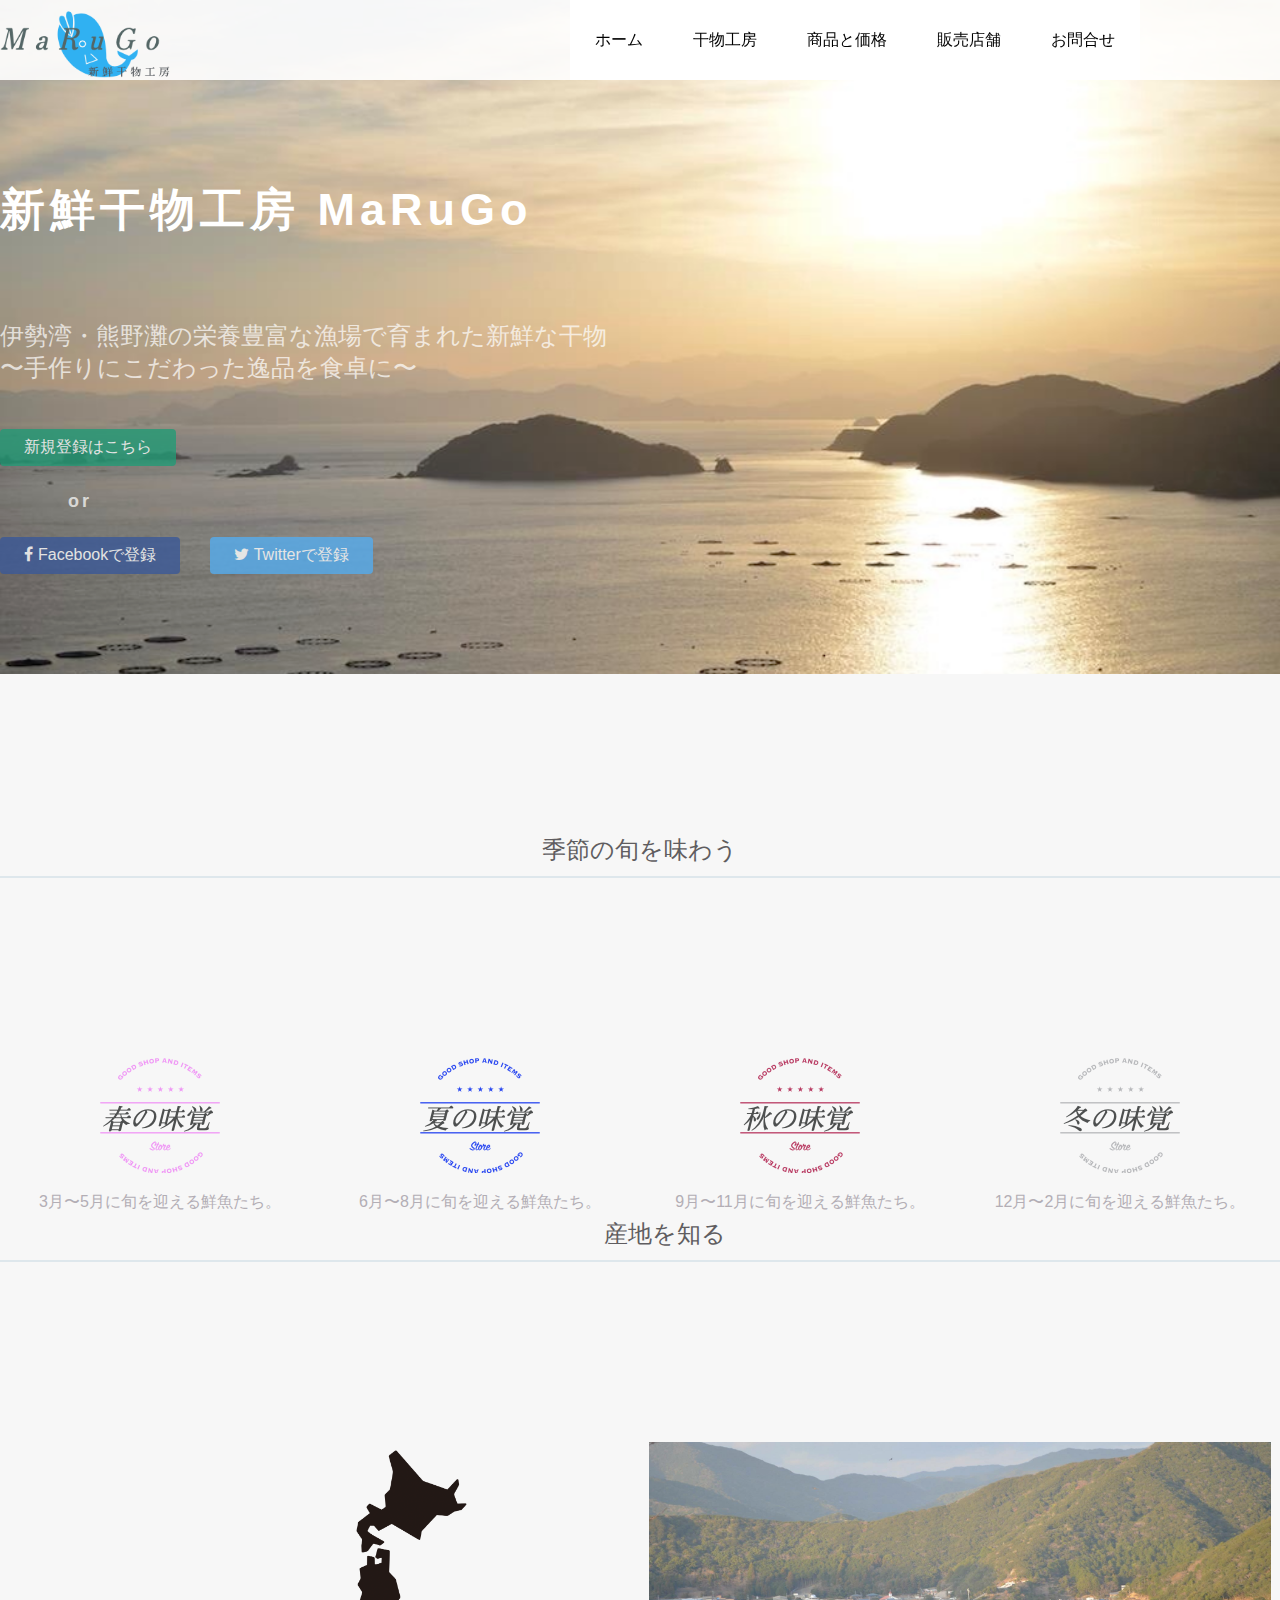
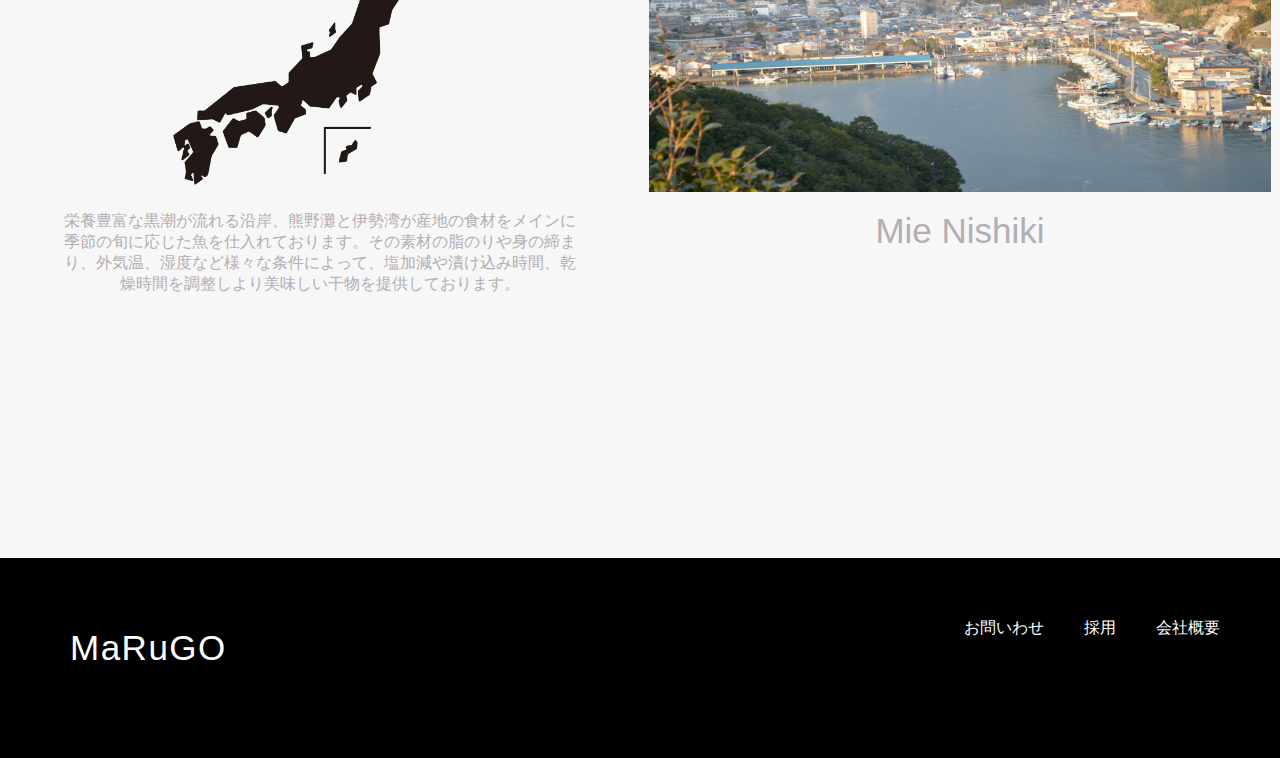
==== index.html @ f3f7833e "Update index.html" ====
<!DOCTYPE html>
<html>
  <head>
    <meta charset="utf-8">
    <title>新鮮干物工房　MaRuGo</title>
    <link rel="stylesheet" href="stylesheet.css">
    <link rel="stylesheet" href="//maxcdn.bootstrapcdn.com/font-awesome/4.3.0/css/font-awesome.min.css">
  </head>
  <body>
    
    <header>
      <div class="container">
        <div class="header-logo">
          <img class="logo" src="logo-5.png">
        </div>
        <div class="header-list">
          <ul>
            <li href="#" class="home">ホーム</li>
          </ul>
        </div>
        <div class="header-list">
          <ul>
            <li href="#" class="company">干物工房</li>
          </ul>
        </div>
        <div class="header-list">
          <ul>
            <li href="#" class="product">商品と価格</li>
          </ul>
        </div>
        <div class="header-list">
          <ul>
            <li href="#" class="news">販売店舗</li>
          </ul>
        </div>
        <div class="header-list">
          <ul>
            <li href="#" class="form">お問合せ</li>
          </ul>
        </div>
      </div>
    </header>
    
    <div class="top-wrapper">
      <div class="container">
        <h1>新鮮干物工房 MaRuGo</h1>
        <p>伊勢湾・熊野灘の栄養豊富な漁場で育まれた新鮮な干物</p>
        <p>〜手作りにこだわった逸品を食卓に〜</p>
        <a hlef="#" class="btn signup">新規登録はこちら</a>
        <h2>or</h2>
        <a hlef="#" class="btn facebook"><span class="fa fa-facebook"></span>Facebookで登録</a>
        <a hlef="#" class="btn twitter"><span class="fa fa-twitter"></span>Twitterで登録</a>
      </div>
    </div>
    
    <div class="season-wrapper">
      <div class="cotainer">
        <div class="heading">
          <h2>季節の旬を味わう</h2>
        </div>
        <div class="seasons">
          <div class="season">
            <div class="season-icon">
              <img src="sublogo-1.png">
            </div>
            <p class="text-contents">3月〜5月に旬を迎える鮮魚たち。</p>
          </div>
          <div class="season">
            <div class="season-icon">
              <img src="sublogo2.png">
            </div>
            <p class="text-contents">6月〜8月に旬を迎える鮮魚たち。</p>
          </div>
          <div class="season">
            <div class="season-icon">
              <img src="sublogo-3.png">
            </div>
            <p class="text-contents">9月〜11月に旬を迎える鮮魚たち。</p>
          </div>
          <div class="season">
            <div class="season-icon">
              <img src="sublogo-4.png">
            </div>
            <p class="text-contents">12月〜2月に旬を迎える鮮魚たち。</p>
          </div>
        </div>
        <div class="fishes">
          <div class="fish">
            <div class="fish-pic">
              <img src="">
          
          </div>
        </div>
      </div>
    </div>
    
    <div class="season-wrapper">
      <div class="cotainer">
        <div class="heading">
          <h2>産地を知る</h2>
        </div>
        <div class="areas">
          <div class="area">
            <div class="area-icon">
              <img src="japanmap.png">
            </div>
            <a class="text-contents">栄養豊富な黒潮が流れる沿岸、熊野灘と伊勢湾が産地の食材をメインに季節の旬に応じた魚を仕入れております。その素材の脂のりや身の締まり、外気温、湿度など様々な条件によって、塩加減や漬け込み時間、乾燥時間を調整しより美味しい干物を提供しております。</a>
          </div>
          <div class="area">
            <div class="area-icon">
              <img src="secondimage.png">
            </div>
            <p class="text-contents">Mie Nishiki</p>
          </div>
        </div>
      </div>
    </div>
    
    <div class="footer">
      <div class="footer-logo">MaRuGO</div>
      <div class="footer-list">
        <ul>
          <li href="#" class="company">会社概要</li>
        </ul>
      </div>
      <div class="footer-list">
        <ul>
          <li href="#" class="recruit">採用</li>
        </ul>
      </div>
      <div class="footer-list">
        <ul>
          <li href="#" class="contact">お問いわせ</li>
        </ul>
      </div>
    </div>
  </body>
</html>
---- stylesheet.css ----
html, body,
ul, ol, li,
h1, h2, h3, h4, h5, h6, p, div {
  margin: 0;
  padding: 0;
}

body {
  font-family: 'Hiragino Kaku Gothic ProN W3', sans-serif;
}

li {
  list-style: none;
}

a {
  text-decoration: none;
}

.top-wrapper {
  padding: 180px 0 100px 0;
  background-image: url(topimage.png);
  background-size: cover;
  color: #fff;
  text-align: left;
}

.container {
  width: 1300px;
  margin: 0 auto;
}

.top-wrapper h1 {
  padding-bottom: 80px;
  font-size: 45px;
  letter-spacing: 5px;
}

.top-wrapper h2 {
  padding-left: 68px;
  opacity: 0.7;
  font-size: 18px;
  letter-spacing: 3px;
}

.top-wrapper p {
  opacity: 0.7;
  font-size: 24px;
}

.signup {
  background-color: #239b76;
  margin-top: 45px;
  margin-bottom: 25px;
}

.facebook {
  background-color: #3b5998;
  margin: 25px 25px 0 0;
}

.twitter {
  background-color: #55acee;
  margin: 25px 0 0 0;
}

.btn {
  padding: 8px 24px;
  color: white;
  display: inline-block;
  opacity: 0.8;
  border-radius: 4px;
}

.btn:hover {
  opacity: 1;
}

.fa {
  margin-right: 5px;
}

header {
  height: 80px;
  width: 100%;
  background-color: rgba(255, 255, 255, 0.9);
  position: fixed;
  top: 0;
  z-index: 10;
}

.logo {
  width: 170px;
  margin-top; 40px;
  float: left;
  padding-right: 400px;
}

.header-logo {
  float: left;
}

.header-list {
  float: left;
  background-color: rgba(255, 255, 255, 0.9);
  transition: all 0.5s;
  height: 80px;
}

.header-list:hover {
  background-color: rgba(34,49,52,0.1);
  color: #808080;
}

.header-list li {
  line-height: 80px;
  padding: 0 25px;
  color: #000;
  display: block;
}

.season-wrapper {
  height: 900px;
  background-color: #f7f7f7;
  text-align: center;
  padding-bottom:200px;
}

.heading {
  color: #5f5d60;
  padding-top: 350px;
  padding-bottom: 50px;
}

.heading h2 {
  font-weight: normal;
  border-bottom: 2px solid #dee7ec;
  padding-top: 100px;
  padding-bottom: 10px;
}

.season {
  float: left;
  width: 25%;
}

.season-icon {
  position: relative;
}

.text-contents {
  width: 80%;
  display: inline-block;
  padding-top: 15px;
  font-size: 16px;
  color: #b3aeb5;
}

.fish-pic {
  float: left;
  position: relative;
  width: 50px;
}

.area-wrapper {
  height: 1500px;
  background-color: #f7f7f7;
  text-align: center;
  padding-top: 180px;
  padding-bottom: 300px;
}

.heading {
  color: #5f5d60;
  padding-top: 60px;
  padding-bottom: 180px;
}

.heading h2 {
  font-weight: normal;
  border-bottom: 2px solid #dee7ec;
  padding-bottom: 10px;
}

.area {
  float: left;
  width: 50%;
  padding-bottom: 100px;
}

.area-icon {
  position: relative;
}

.area-icon img {
  height: 350px;
}

.area p {
  font-size: 35px;
}

.footer {
  background-color: black;
  height: 120px;
  padding: 40px;
  color: white;
}

.footer-logo {
  float: left;
  font-size: 35px;
  padding: 30px;
  letter-spacing: 1.5px;
}

.footer-list {
  float: right;
  transition: all 0.5s;
}

.footer-list:hover {
  background-color: rgba(34,49,52,0.1);
  color: #808080;
}

.footer-list li {
  padding: 20px;
}
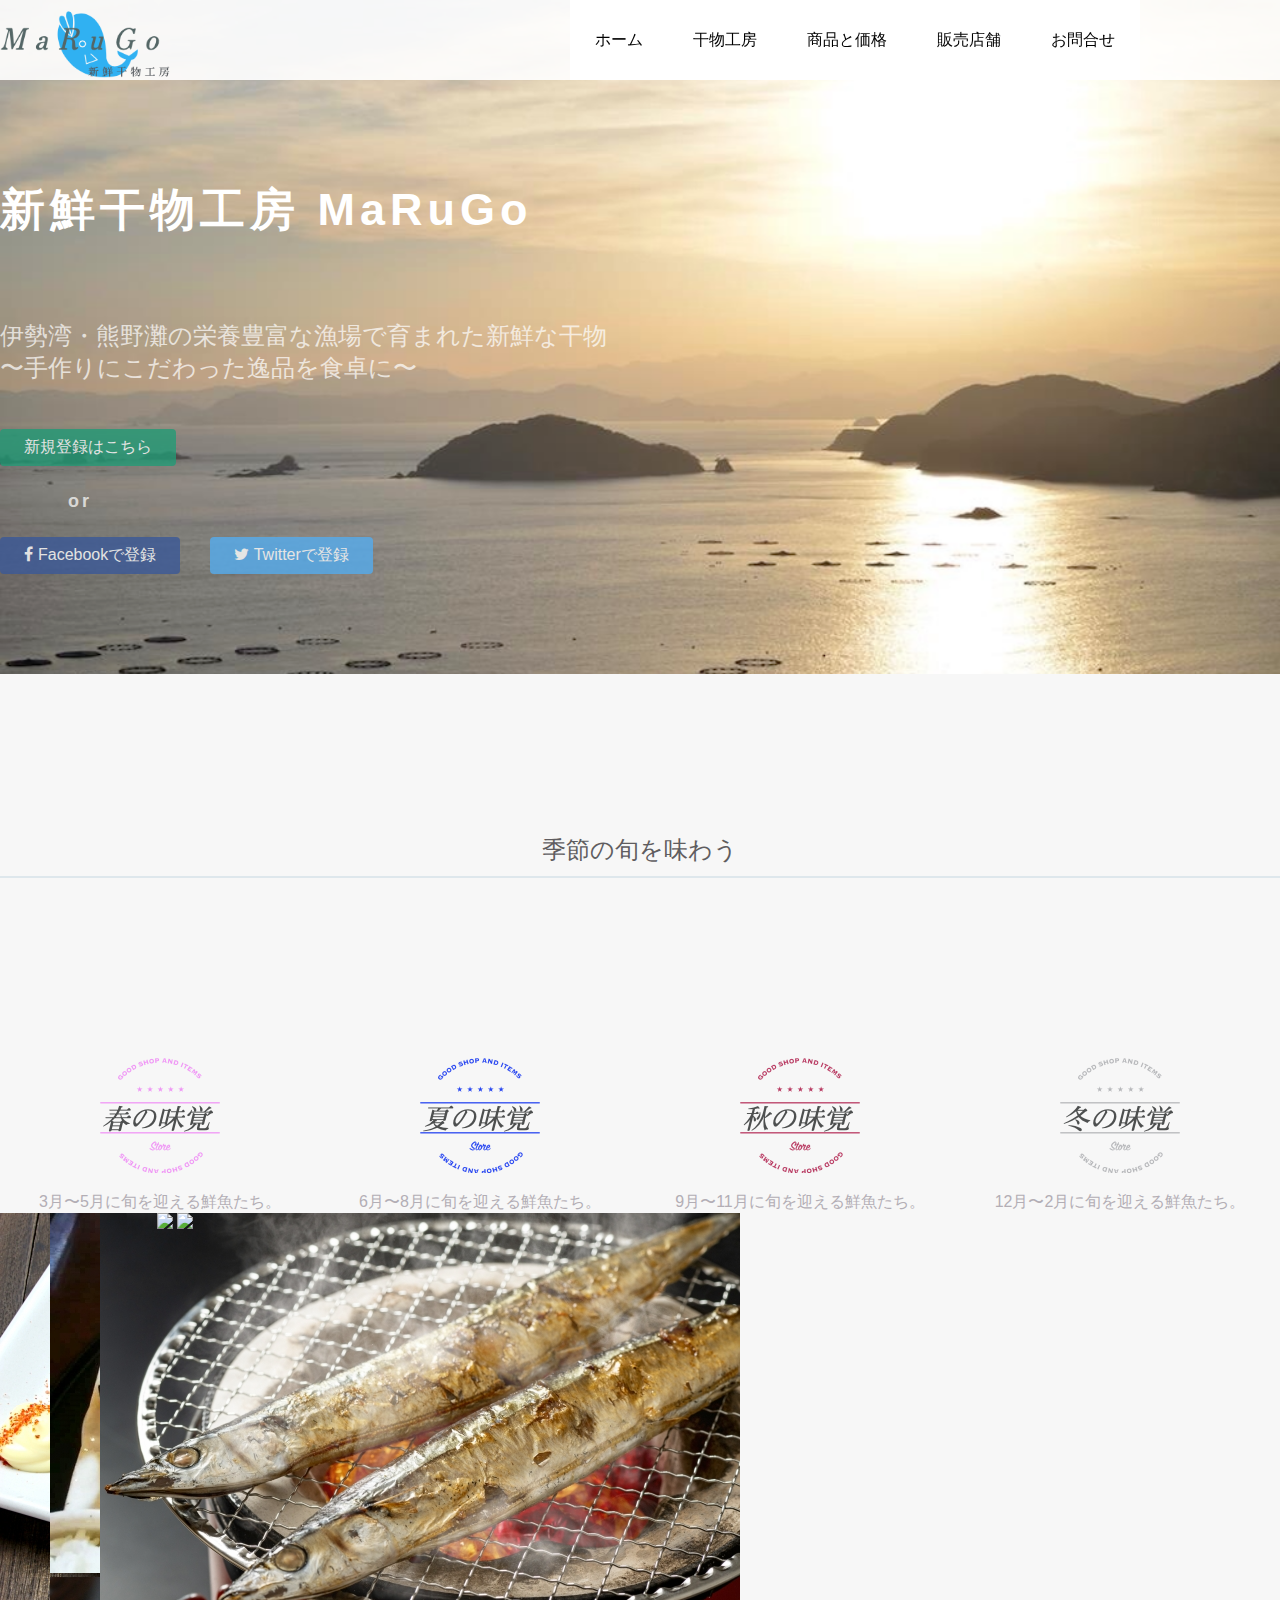
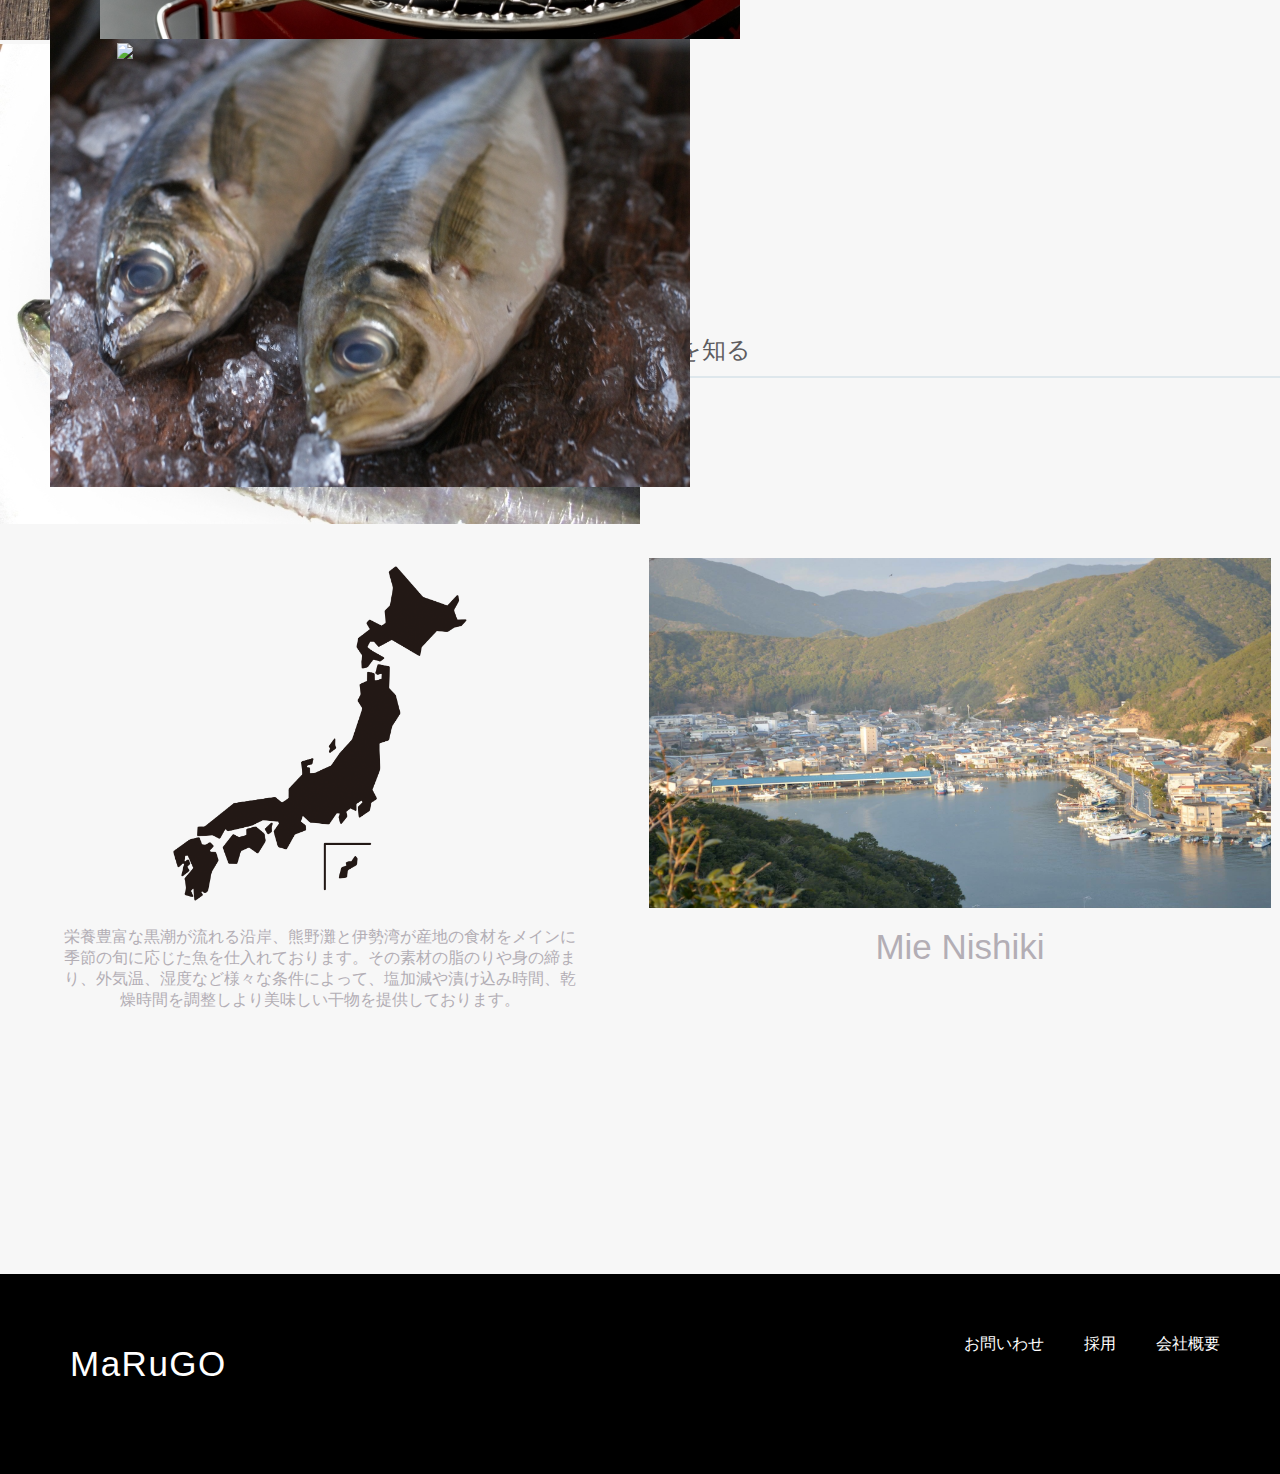
==== commit ebf2f499: "Update index.html" ====
--- a/index.html
+++ b/index.html
@@ -87,8 +87,27 @@
         <div class="fishes">
           <div class="fish">
             <div class="fish-pic">
-              <img src="">
-          
+              <img src="ika1.png">
+              <img src="urume2.png">
+            </div>
+          </div>
+          <div class="fish">
+            <div class="fish-pic">
+              <img src="aji.png">
+              <img src="aji3.png">
+            </div>
+          </div>
+          <div class="fish">
+            <div class="fish-pic">
+              <img src="sanma3.png">
+              <img src="sanma1.png">
+            </div>
+          </div>
+          <div class="fish">
+            <div class="fish-pic">
+              <img src="buri1.png">
+              <img src="buri4.png">
+            </div>
           </div>
         </div>
       </div>
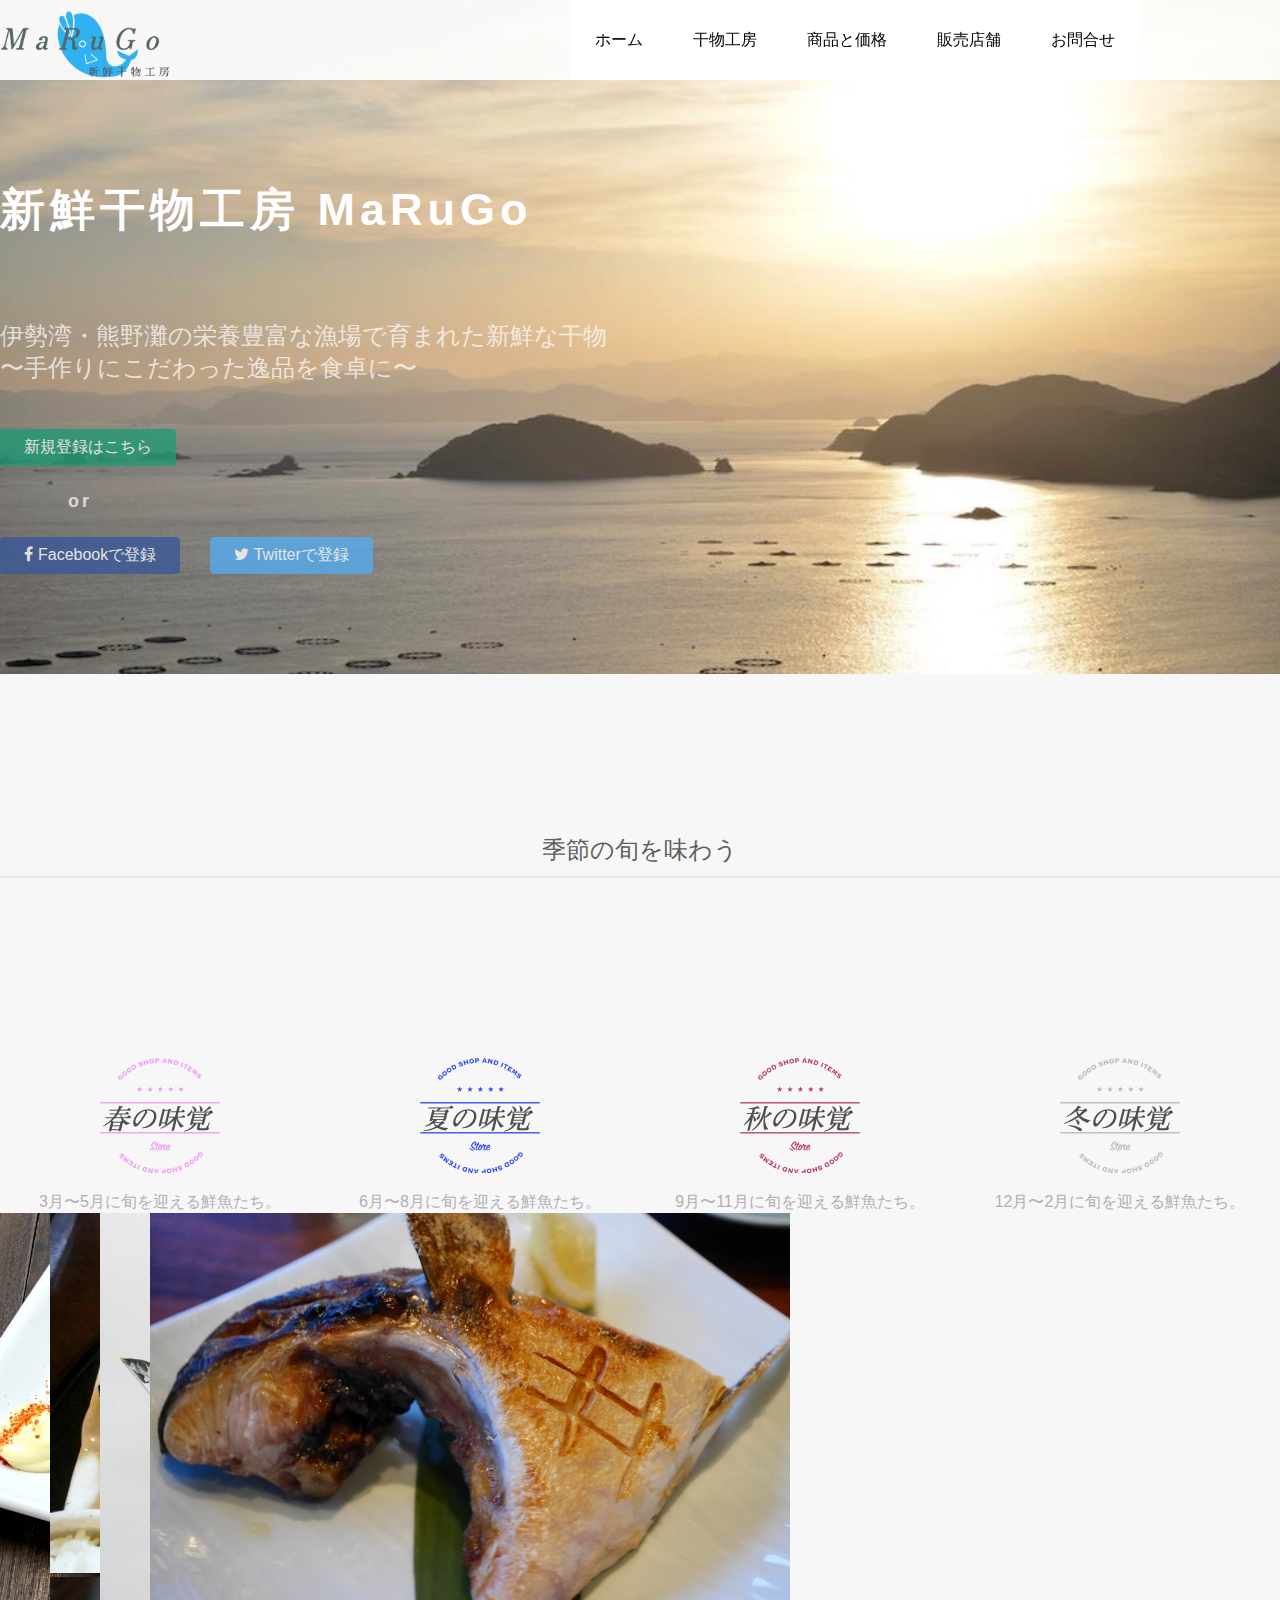
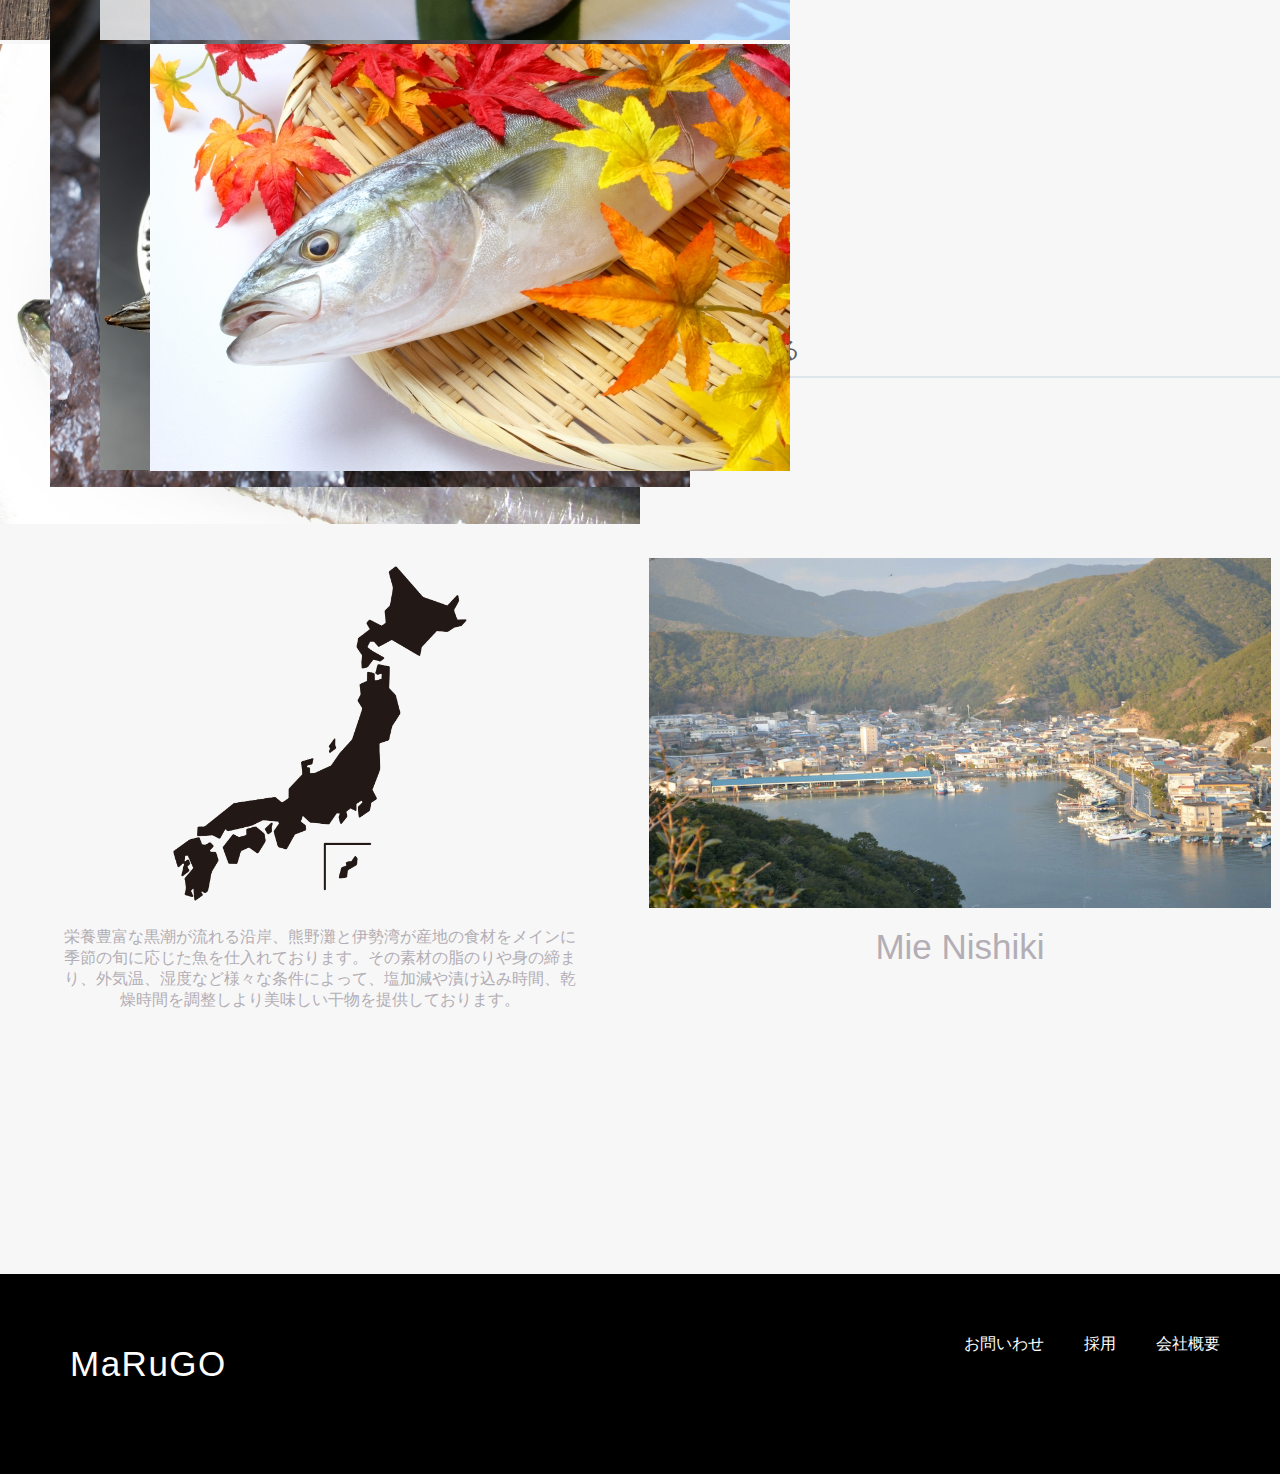
==== commit 924fb2dc: "Update index.html" ====
--- a/index.html
+++ b/index.html
@@ -99,14 +99,14 @@
           </div>
           <div class="fish">
             <div class="fish-pic">
+              <img src="sanma2.png">
               <img src="sanma3.png">
-              <img src="sanma1.png">
             </div>
           </div>
           <div class="fish">
             <div class="fish-pic">
-              <img src="buri1.png">
-              <img src="buri4.png">
+              <img src="buri.png">
+              <img src="buri2.png">
             </div>
           </div>
         </div>
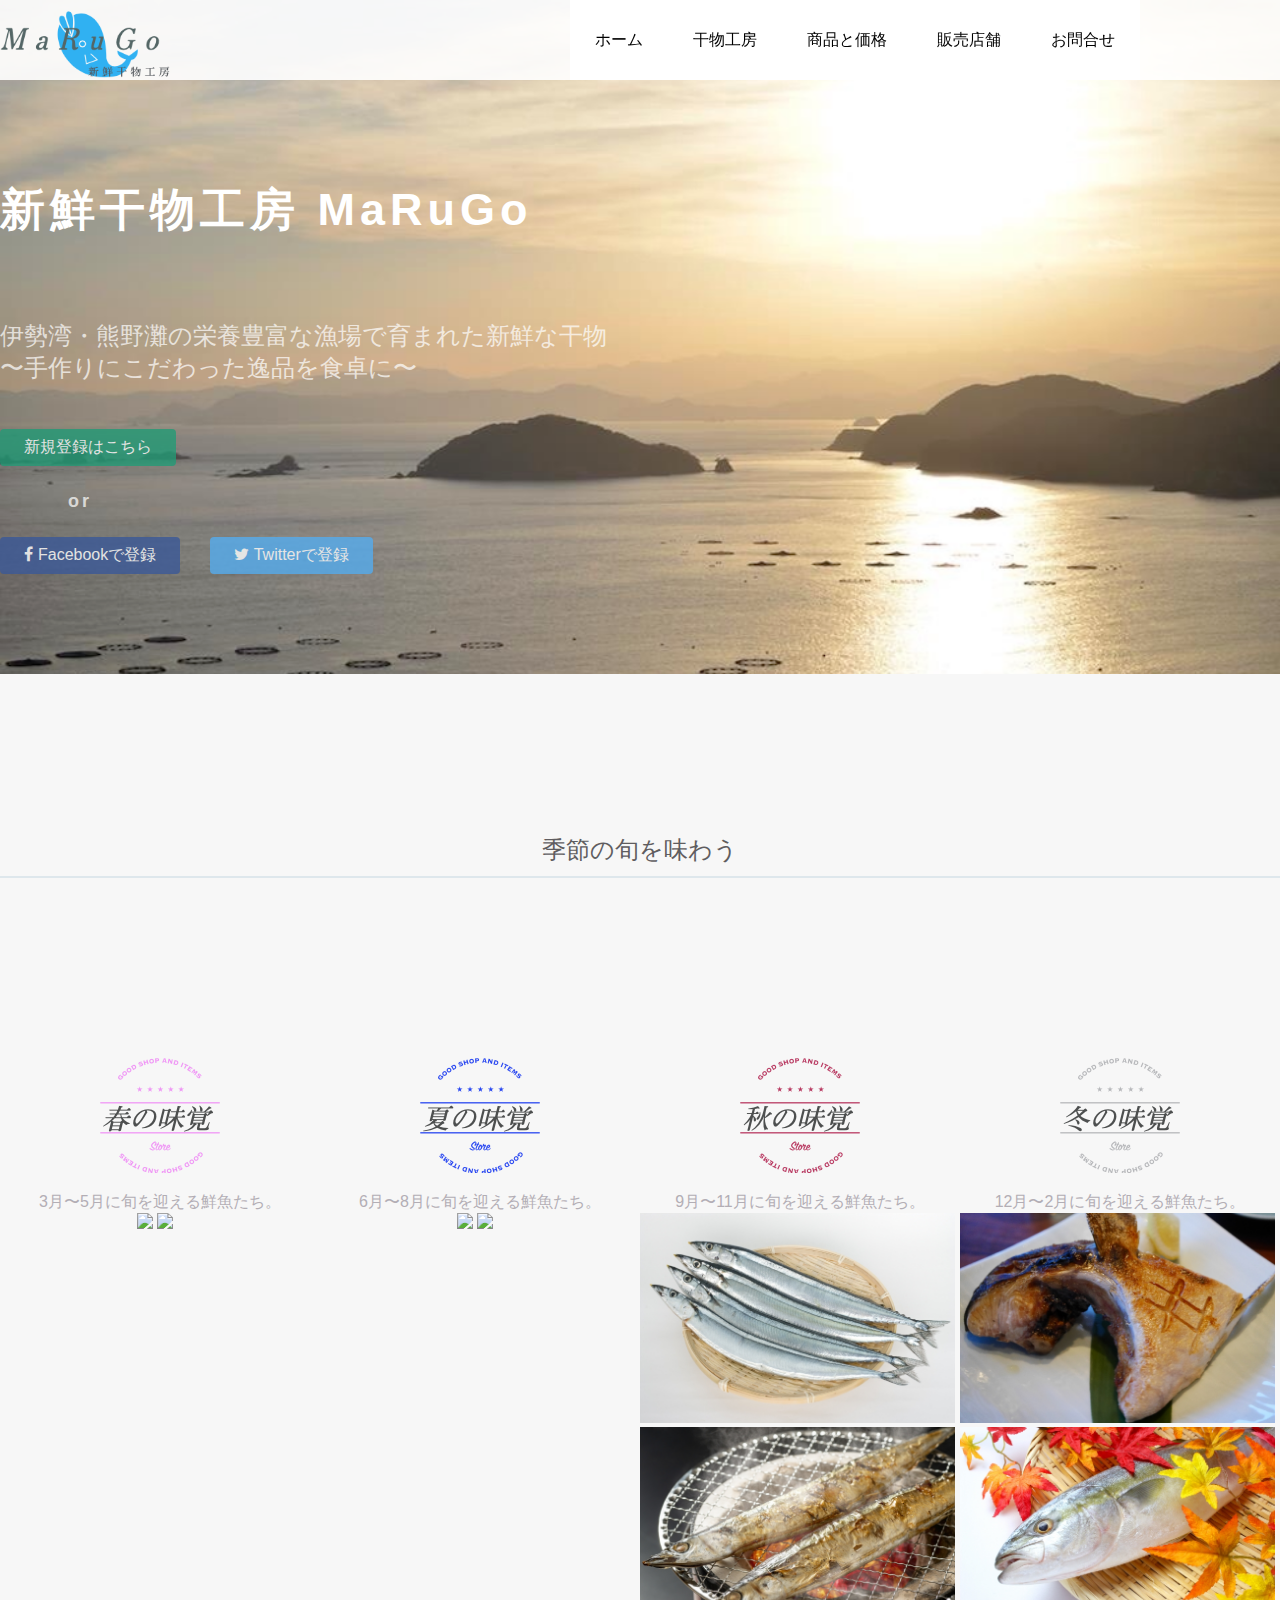
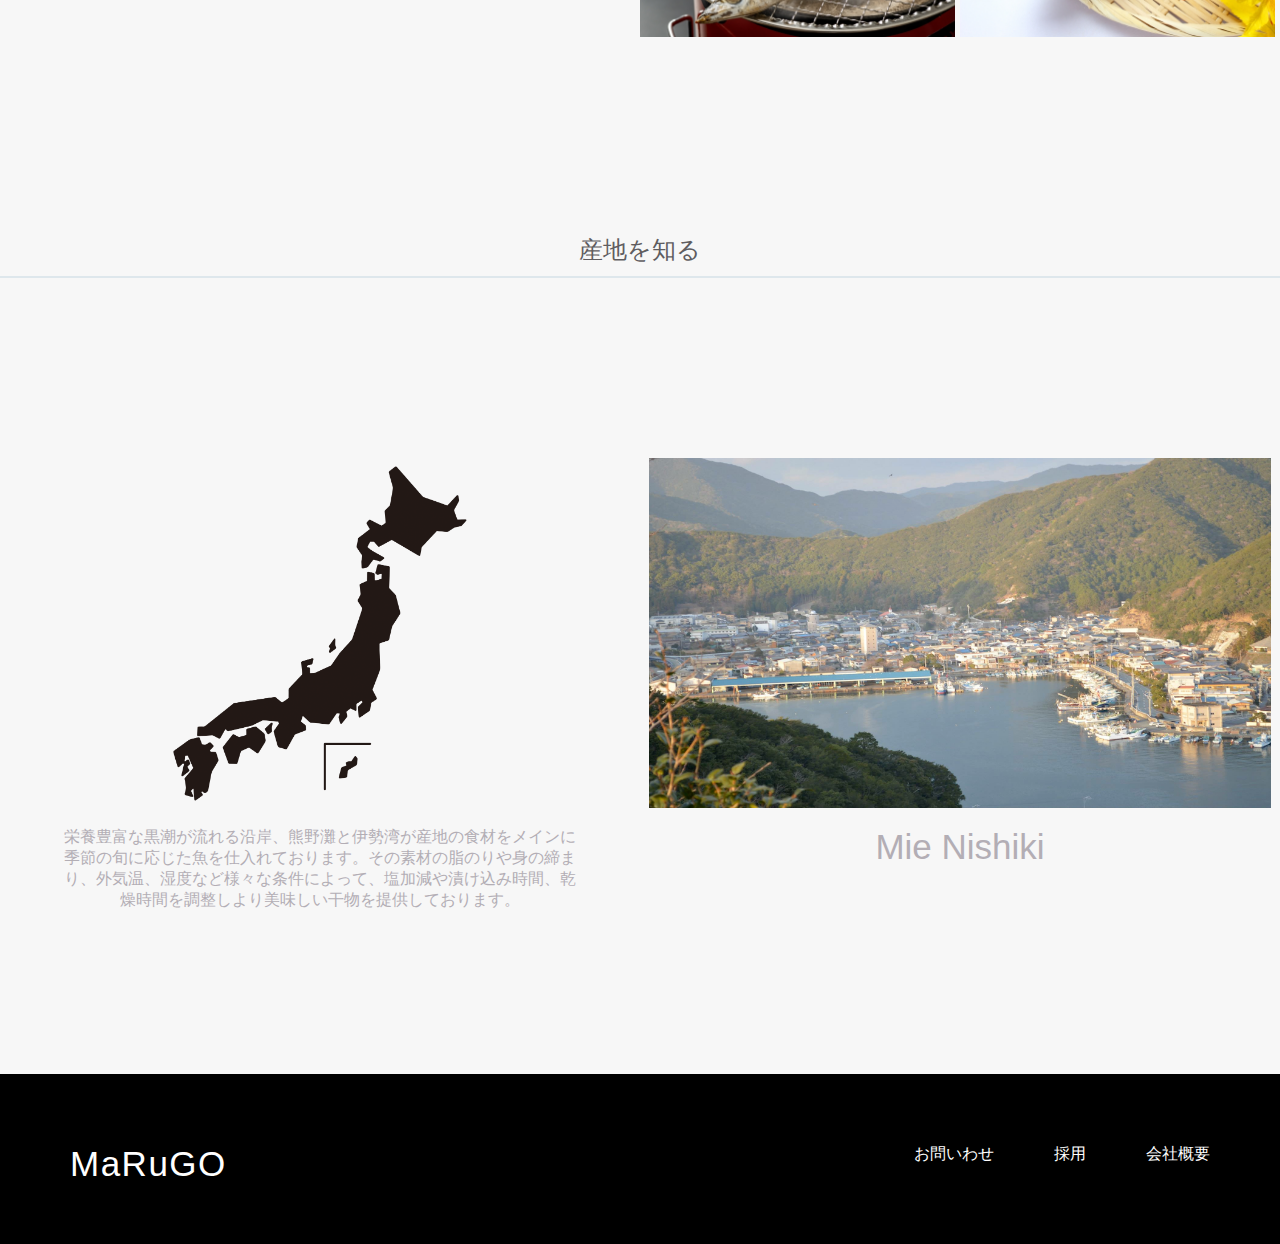
==== commit 879e38e7: "Update index.html" ====
--- a/index.html
+++ b/index.html
@@ -87,14 +87,14 @@
         <div class="fishes">
           <div class="fish">
             <div class="fish-pic">
-              <img src="ika1.png">
-              <img src="urume2.png">
+              <img src="ika2.png">
+              <img src="tai.png">
             </div>
           </div>
           <div class="fish">
             <div class="fish-pic">
-              <img src="aji.png">
-              <img src="aji3.png">
+              <img src="kamasu.png">
+              <img src="aji2.png">
             </div>
           </div>
           <div class="fish">
--- a/stylesheet.css
+++ b/stylesheet.css
@@ -120,10 +120,10 @@
 }
 
 .season-wrapper {
-  height: 900px;
+  height: 800px;
   background-color: #f7f7f7;
   text-align: center;
-  padding-bottom:200px;
+  padding-bottom: 200px;
 }
 
 .heading {
@@ -156,10 +156,21 @@
   color: #b3aeb5;
 }
 
+.fish {
+  float: left;
+  width: 25%;
+}
+
 .fish-pic {
-  float: left;
+  display: inline-block;
   position: relative;
-  width: 50px;
+  height: 210px;
+  margin-right: 10px;
+  margin-bottom: 10px;
+}
+
+.fish-pic img {
+  height: 100%;
 }
 
 .area-wrapper {
@@ -202,7 +213,7 @@
 
 .footer {
   background-color: black;
-  height: 120px;
+  height: 90px;
   padding: 40px;
   color: white;
 }
@@ -225,5 +236,5 @@
 }
 
 .footer-list li {
-  padding: 20px;
-}
+  padding: 30px;
+}
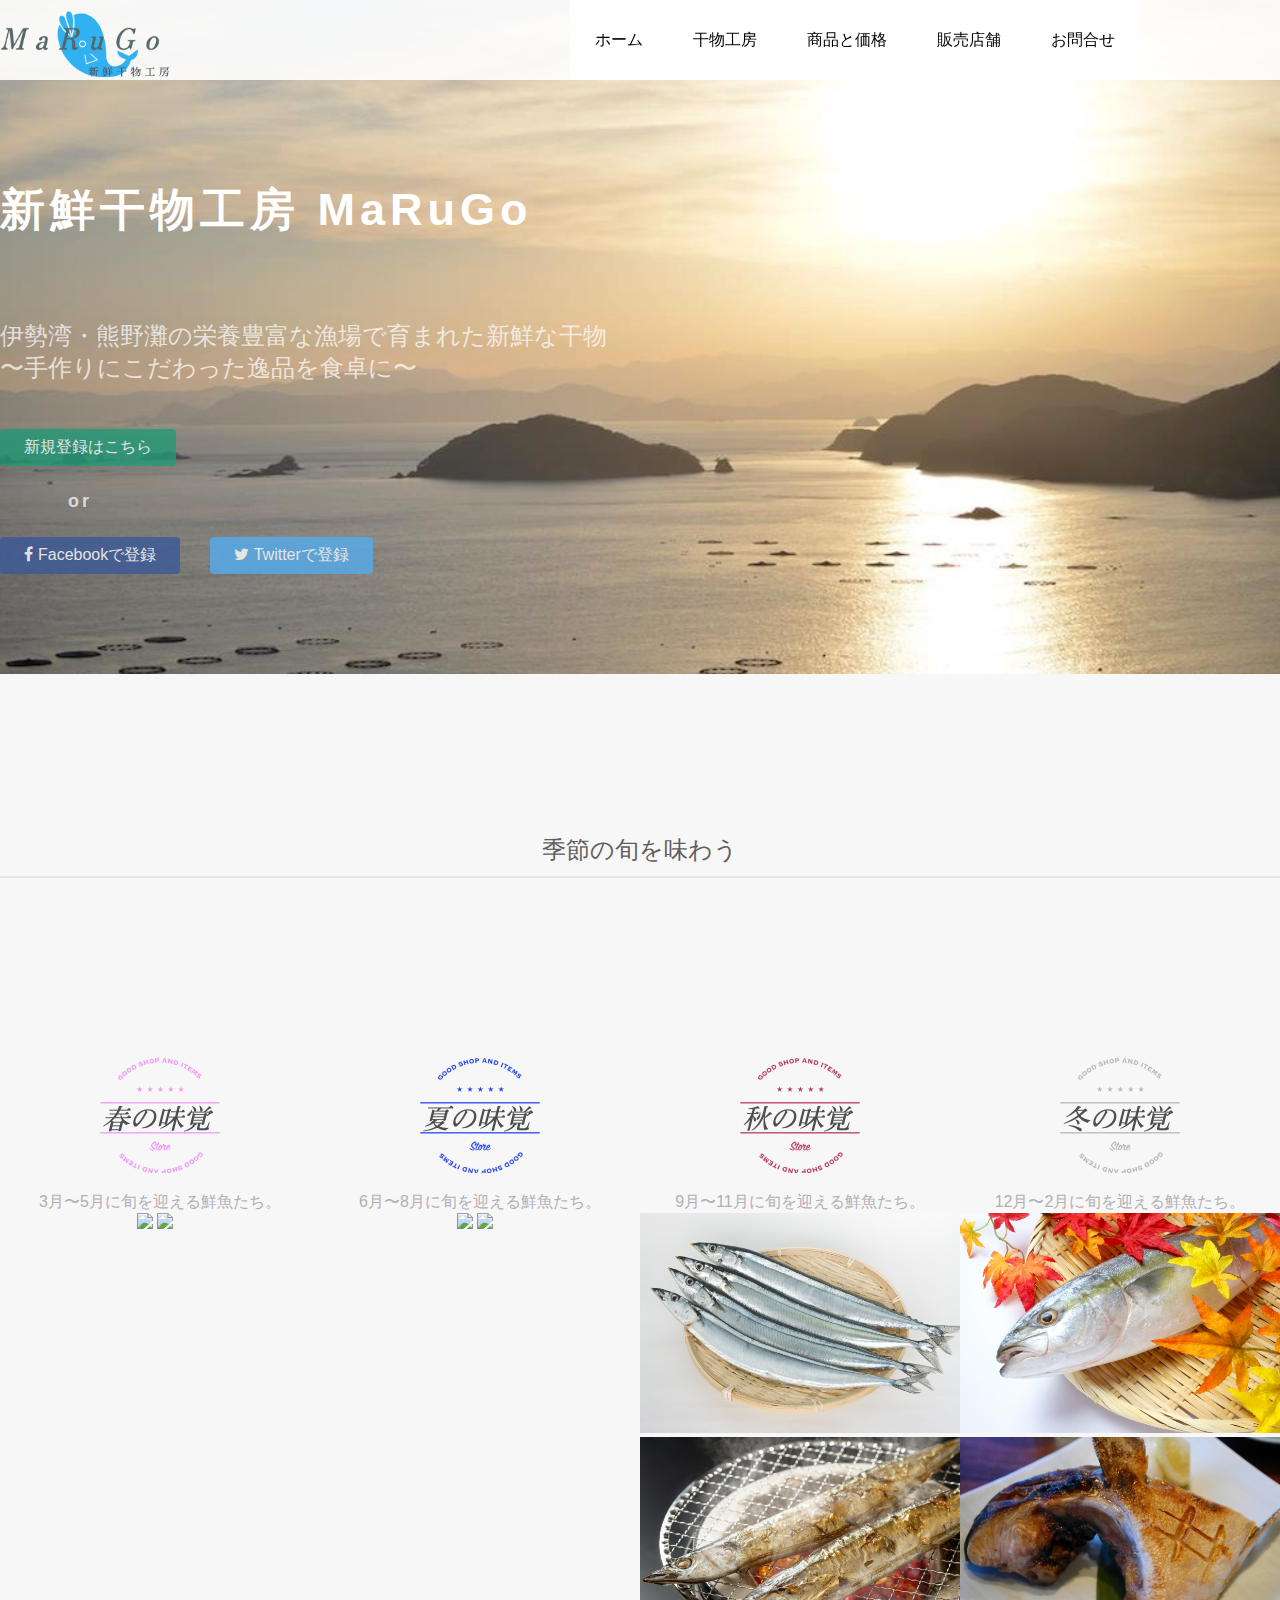
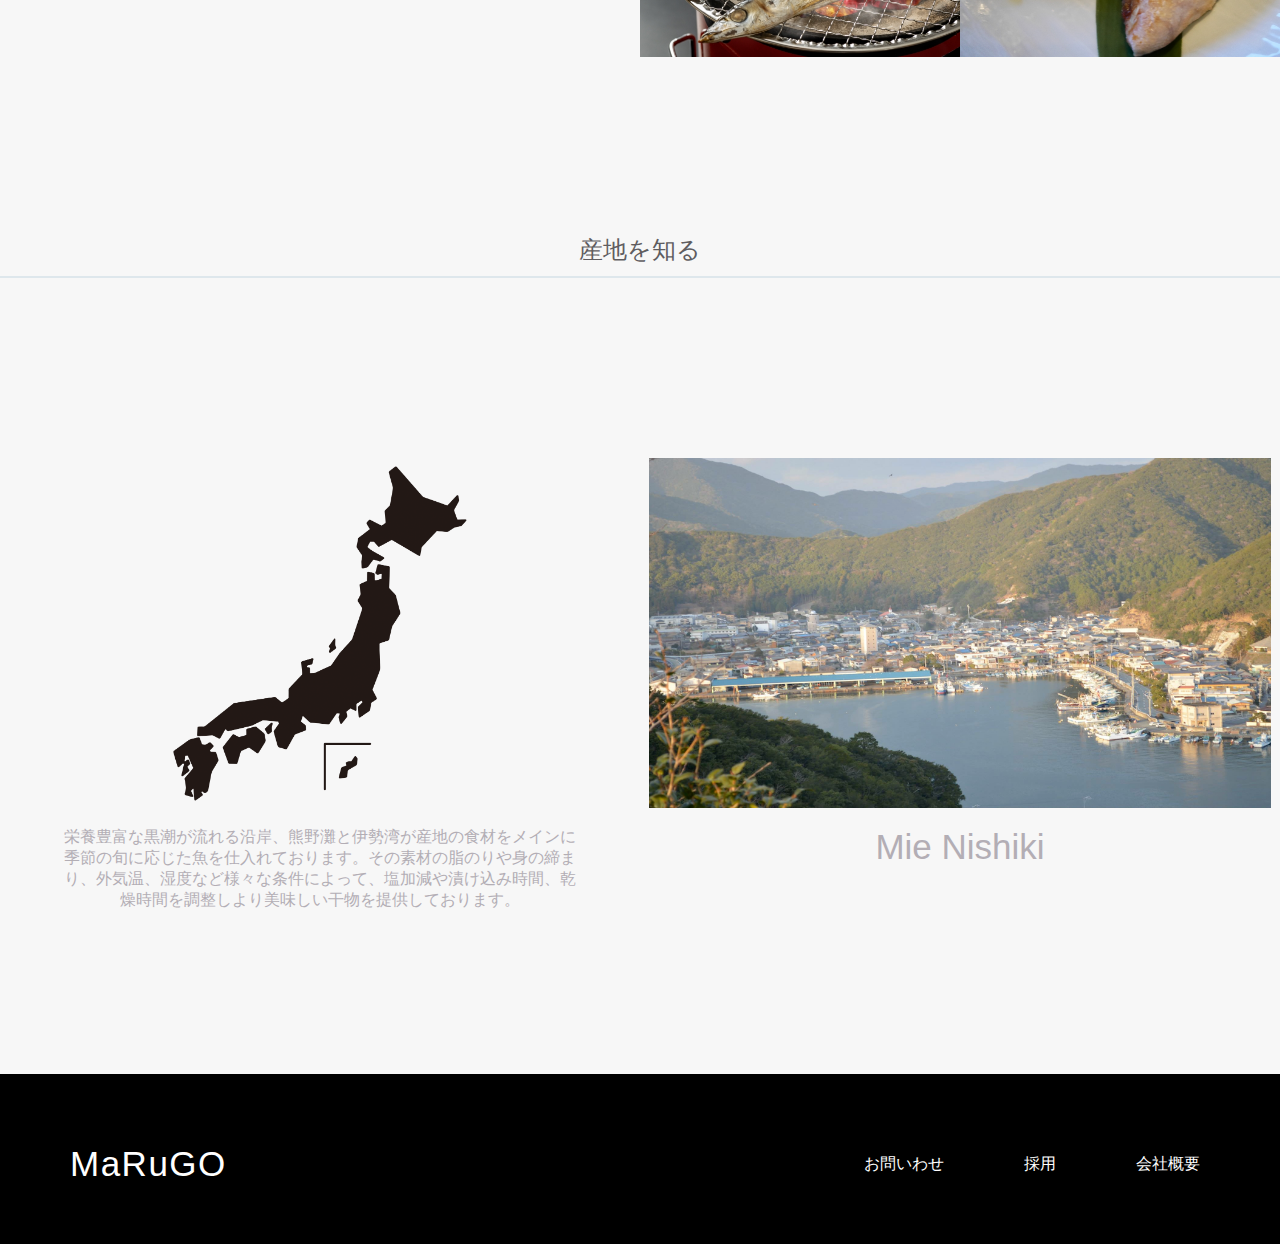
==== commit c07e1033: "Update index.html" ====
--- a/index.html
+++ b/index.html
@@ -7,7 +7,7 @@
     <link rel="stylesheet" href="//maxcdn.bootstrapcdn.com/font-awesome/4.3.0/css/font-awesome.min.css">
   </head>
   <body>
-    
+
     <header>
       <div class="container">
         <div class="header-logo">
@@ -40,7 +40,7 @@
         </div>
       </div>
     </header>
-    
+
     <div class="top-wrapper">
       <div class="container">
         <h1>新鮮干物工房 MaRuGo</h1>
@@ -52,7 +52,7 @@
         <a hlef="#" class="btn twitter"><span class="fa fa-twitter"></span>Twitterで登録</a>
       </div>
     </div>
-    
+
     <div class="season-wrapper">
       <div class="cotainer">
         <div class="heading">
@@ -105,14 +105,14 @@
           </div>
           <div class="fish">
             <div class="fish-pic">
+              <img src="buri2.png">
               <img src="buri.png">
-              <img src="buri2.png">
             </div>
           </div>
         </div>
       </div>
     </div>
-    
+
     <div class="season-wrapper">
       <div class="cotainer">
         <div class="heading">
@@ -134,7 +134,7 @@
         </div>
       </div>
     </div>
-    
+
     <div class="footer">
       <div class="footer-logo">MaRuGO</div>
       <div class="footer-list">
--- a/stylesheet.css
+++ b/stylesheet.css
@@ -164,7 +164,7 @@
 .fish-pic {
   display: inline-block;
   position: relative;
-  height: 210px;
+  height: 220px;
   margin-right: 10px;
   margin-bottom: 10px;
 }
@@ -236,5 +236,5 @@
 }
 
 .footer-list li {
-  padding: 30px;
-}
+  padding: 40px;
+}
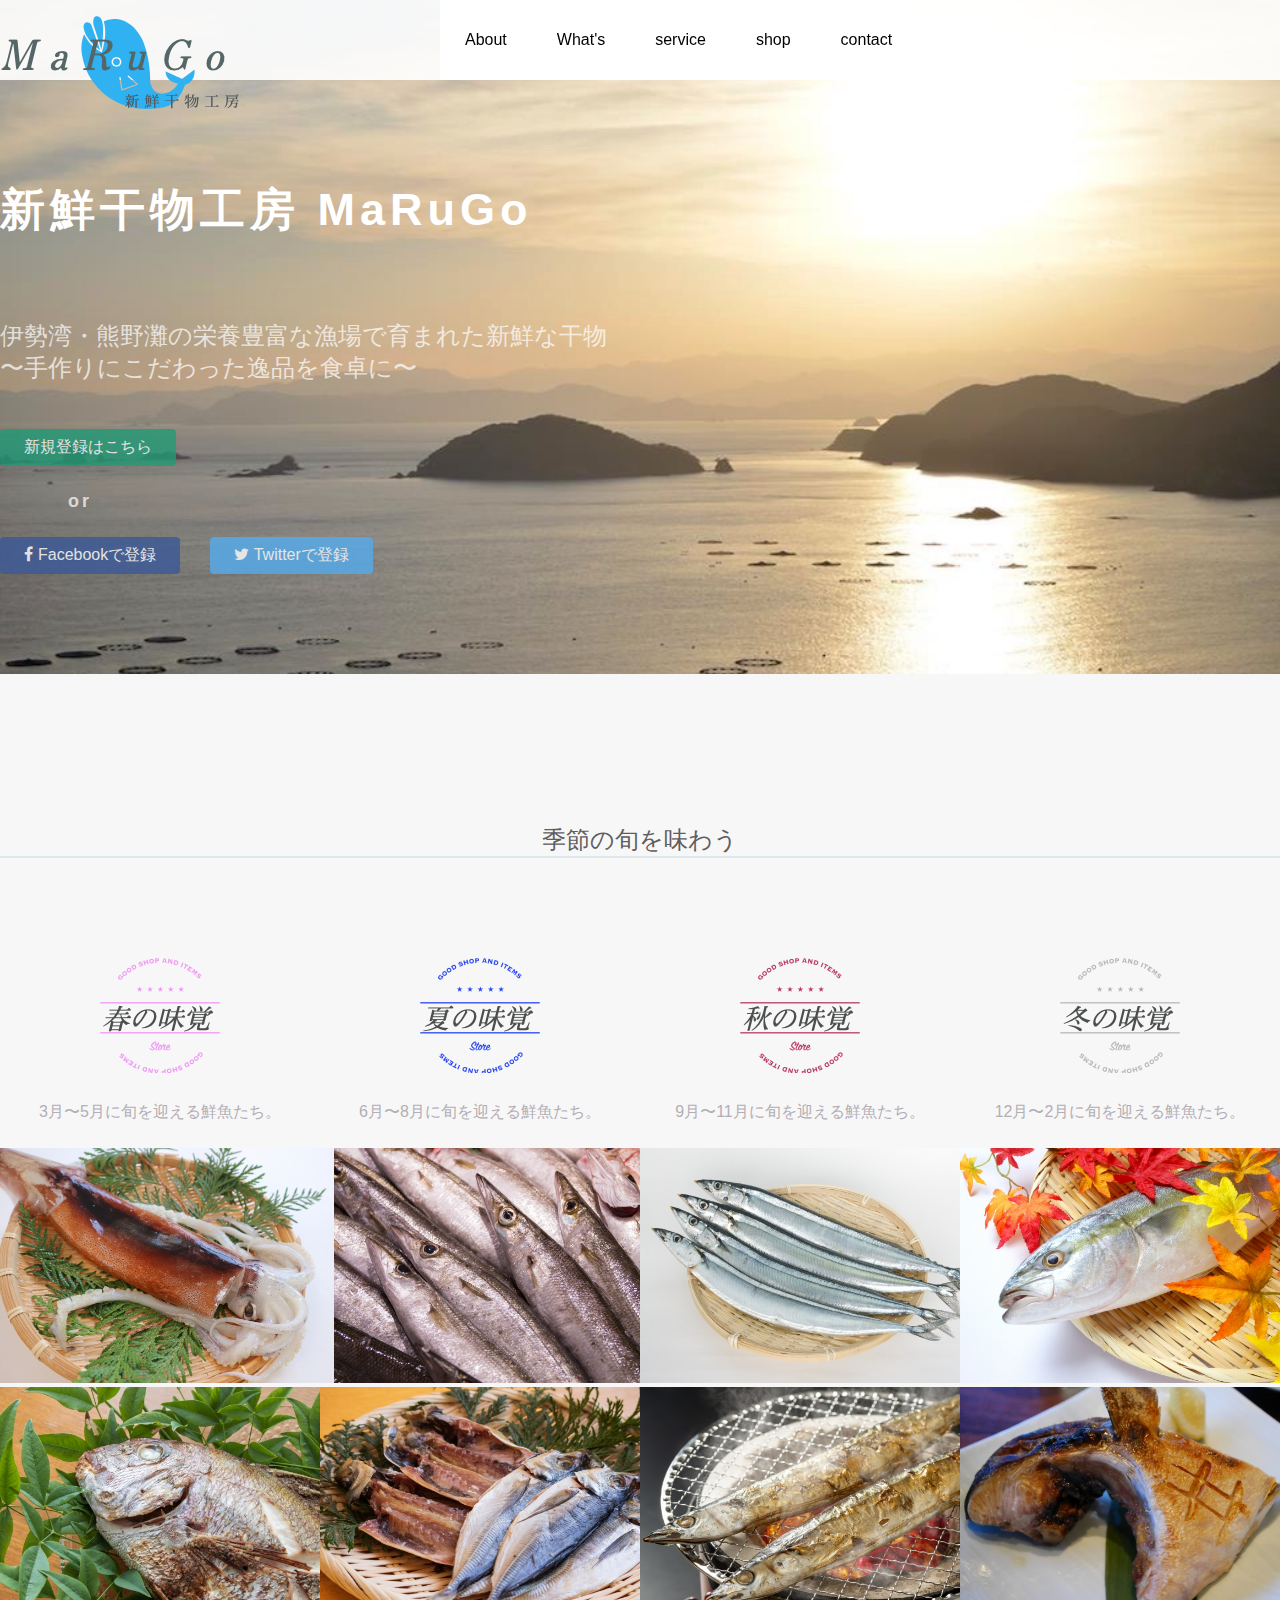
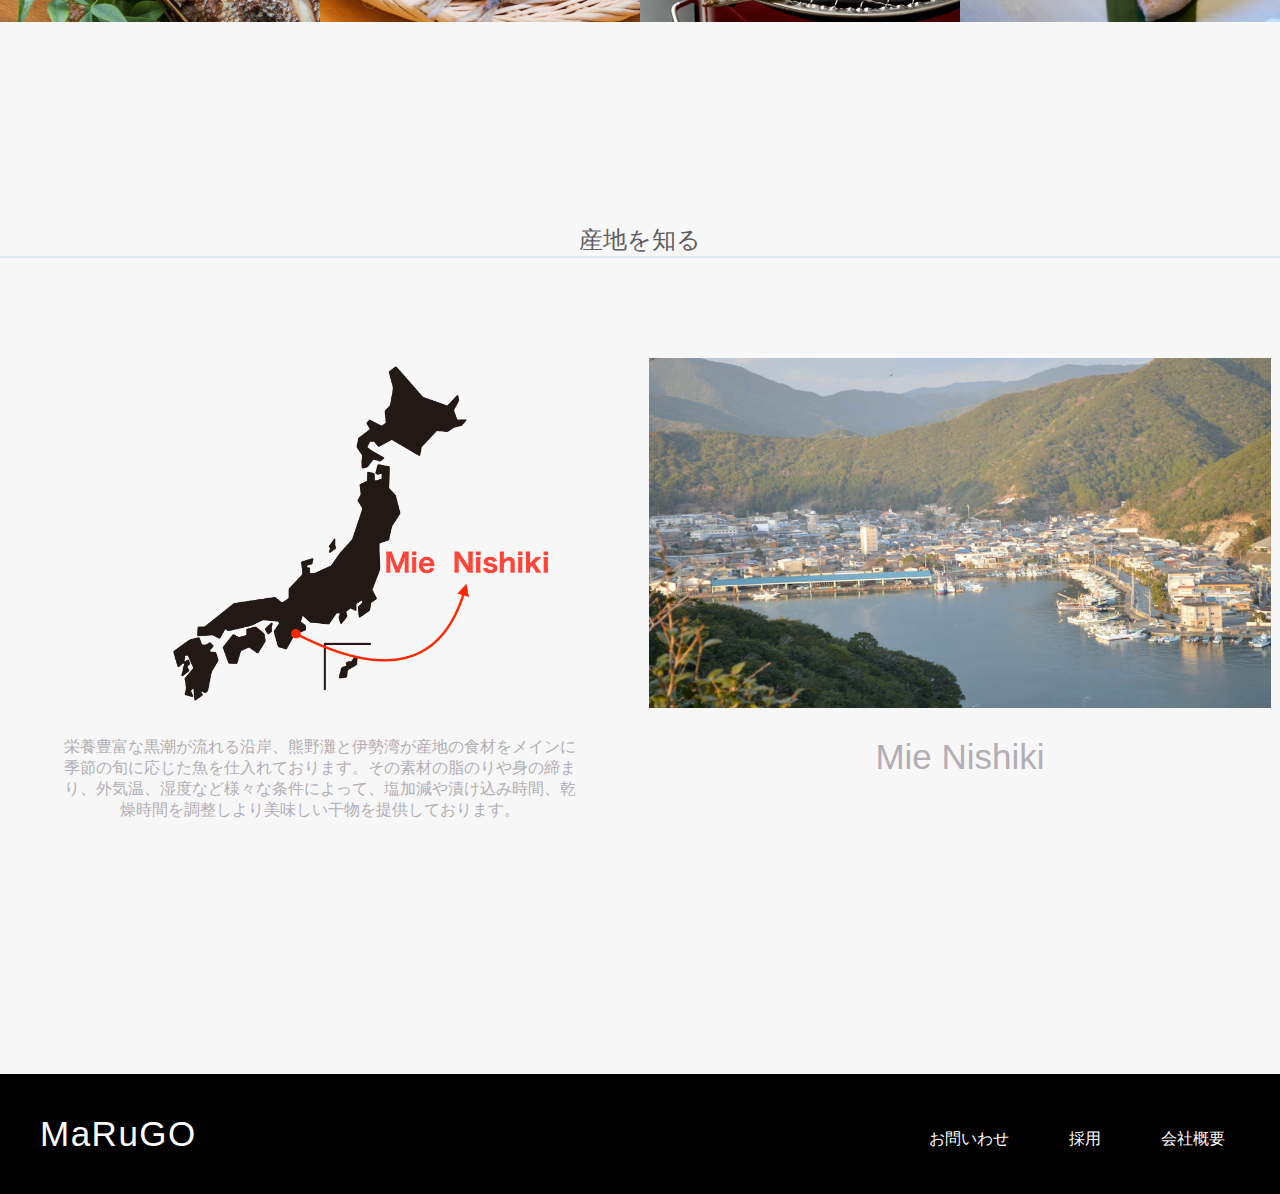
==== commit ebeae632: "Update index.html" ====
--- a/index.html
+++ b/index.html
@@ -8,37 +8,37 @@
   </head>
   <body>
 
-    <header>
+  <header>
       <div class="container">
         <div class="header-logo">
           <img class="logo" src="logo-5.png">
         </div>
         <div class="header-list">
           <ul>
-            <li href="#" class="home">ホーム</li>
+            <li href="#" class="about">About</li>
           </ul>
         </div>
         <div class="header-list">
           <ul>
-            <li href="#" class="company">干物工房</li>
+            <li href="#" class="company">What's</li>
           </ul>
         </div>
         <div class="header-list">
           <ul>
-            <li href="#" class="product">商品と価格</li>
+            <li href="#" class="product">service</li>
           </ul>
         </div>
         <div class="header-list">
           <ul>
-            <li href="#" class="news">販売店舗</li>
+            <li href="#" class="shop">shop</li>
           </ul>
         </div>
         <div class="header-list">
           <ul>
-            <li href="#" class="form">お問合せ</li>
+            <li href="#" class="form">contact</li>
           </ul>
         </div>
-      </div>
+       </div>
     </header>
 
     <div class="top-wrapper">
--- a/stylesheet.css
+++ b/stylesheet.css
@@ -82,7 +82,7 @@
 
 header {
   height: 80px;
-  width: 100%;
+  width:100%;
   background-color: rgba(255, 255, 255, 0.9);
   position: fixed;
   top: 0;
@@ -90,10 +90,9 @@
 }
 
 .logo {
-  width: 170px;
-  margin-top; 40px;
-  float: left;
-  padding-right: 400px;
+  height: 100%;
+  float: left;
+  padding-right: 200px;
 }
 
 .header-logo {
@@ -128,15 +127,13 @@
 
 .heading {
   color: #5f5d60;
-  padding-top: 350px;
-  padding-bottom: 50px;
+  padding-top: 150px;
+  padding-bottom: 100px;
 }
 
 .heading h2 {
   font-weight: normal;
   border-bottom: 2px solid #dee7ec;
-  padding-top: 100px;
-  padding-bottom: 10px;
 }
 
 .season {
@@ -151,7 +148,8 @@
 .text-contents {
   width: 80%;
   display: inline-block;
-  padding-top: 15px;
+  padding-top: 25px;
+  padding-bottom: 25px;
   font-size: 16px;
   color: #b3aeb5;
 }
@@ -164,7 +162,7 @@
 .fish-pic {
   display: inline-block;
   position: relative;
-  height: 220px;
+  height: 235px;
   margin-right: 10px;
   margin-bottom: 10px;
 }
@@ -177,20 +175,8 @@
   height: 1500px;
   background-color: #f7f7f7;
   text-align: center;
-  padding-top: 180px;
+  padding-top: 140px;
   padding-bottom: 300px;
-}
-
-.heading {
-  color: #5f5d60;
-  padding-top: 60px;
-  padding-bottom: 180px;
-}
-
-.heading h2 {
-  font-weight: normal;
-  border-bottom: 2px solid #dee7ec;
-  padding-bottom: 10px;
 }
 
 .area {
@@ -213,15 +199,15 @@
 
 .footer {
   background-color: black;
-  height: 90px;
-  padding: 40px;
+  height: 70px;
+  padding: 25px;
   color: white;
 }
 
 .footer-logo {
   float: left;
   font-size: 35px;
-  padding: 30px;
+  padding: 15px;
   letter-spacing: 1.5px;
 }
 
@@ -236,5 +222,5 @@
 }
 
 .footer-list li {
-  padding: 40px;
-}
+  padding: 30px;
+}
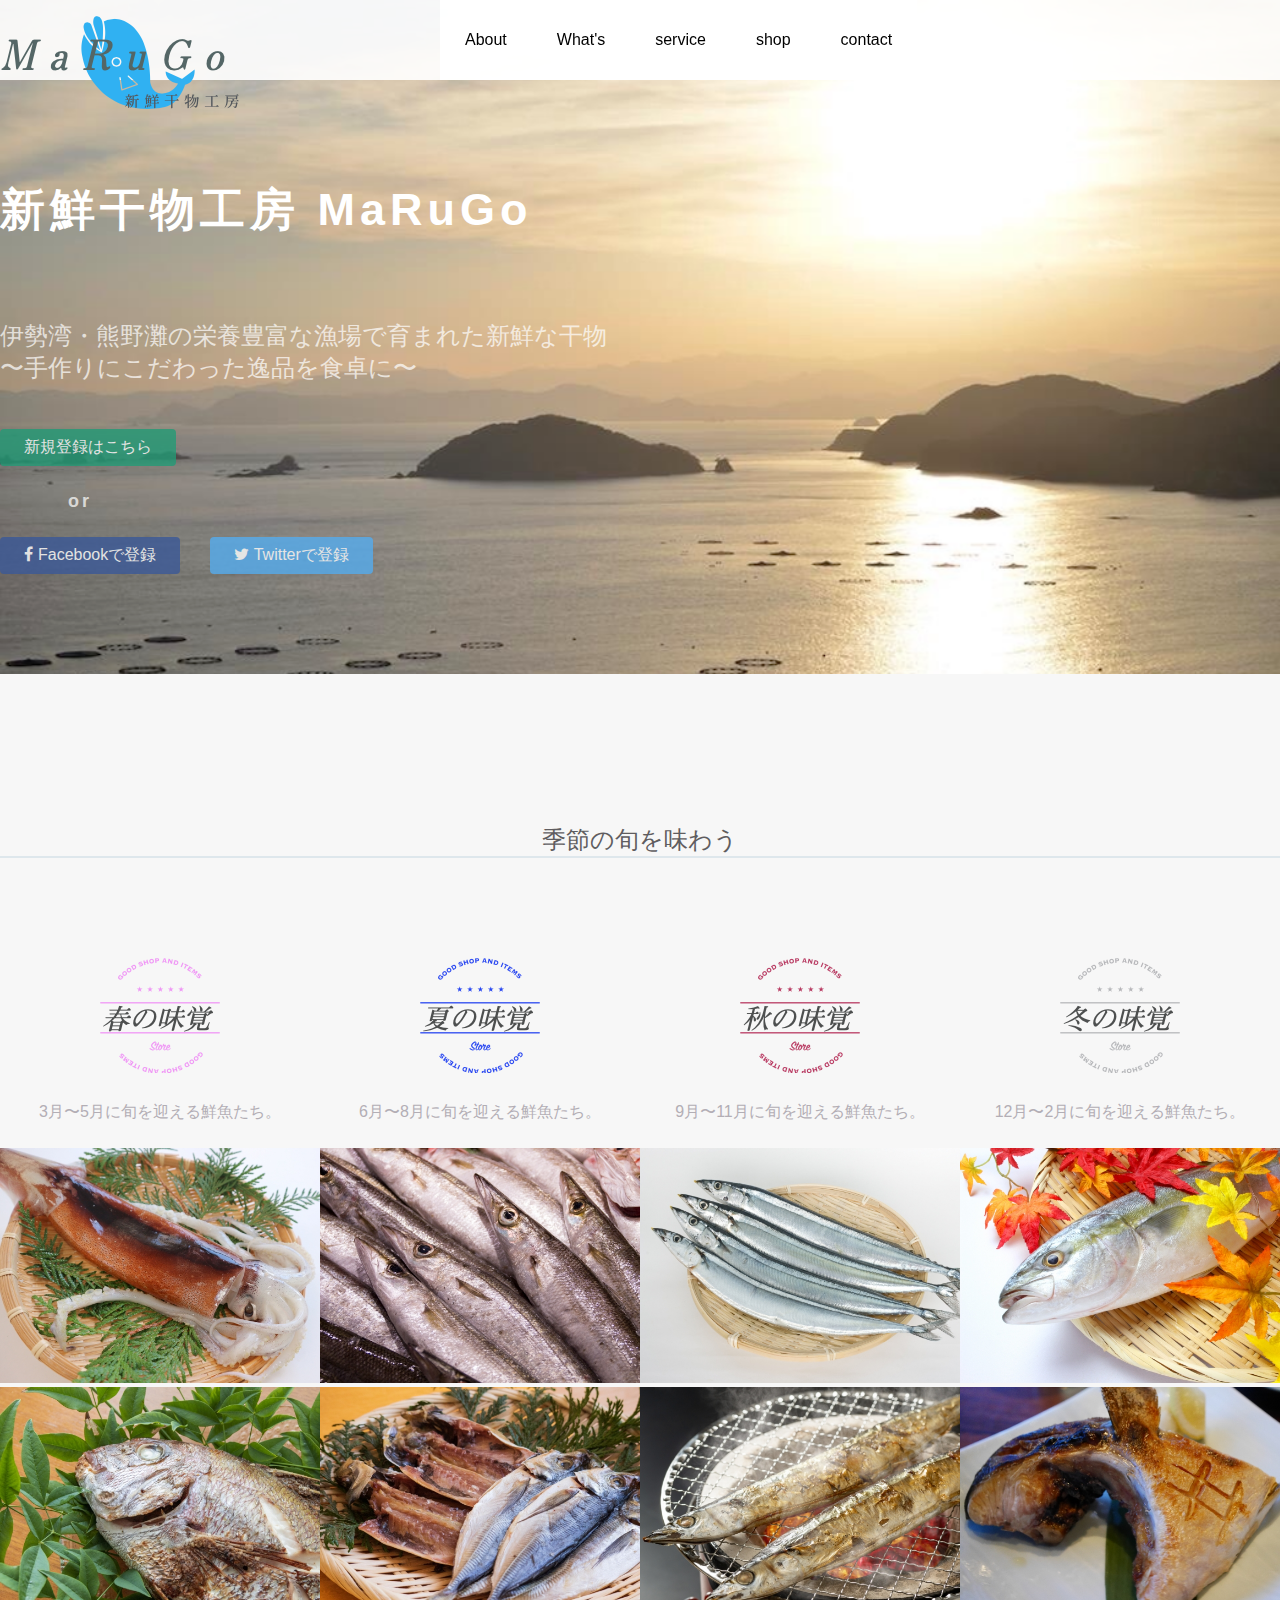
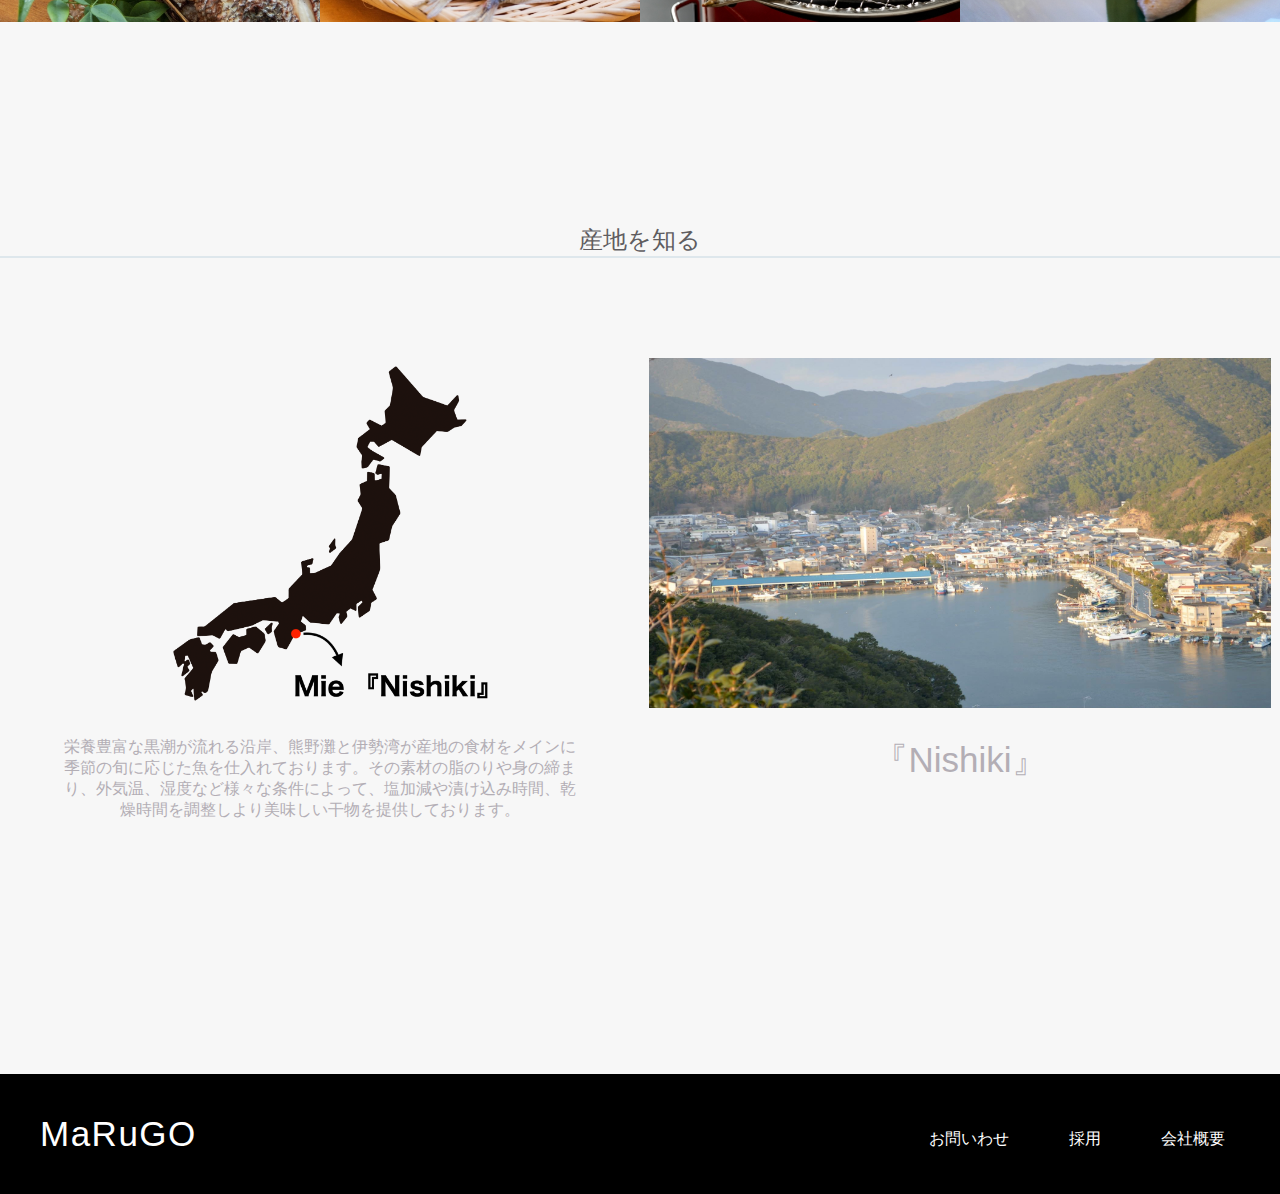
==== commit 08fc1517: "Update index.html" ====
--- a/index.html
+++ b/index.html
@@ -129,7 +129,7 @@
             <div class="area-icon">
               <img src="secondimage.png">
             </div>
-            <p class="text-contents">Mie Nishiki</p>
+            <p class="text-contents">『Nishiki』</p>
           </div>
         </div>
       </div>
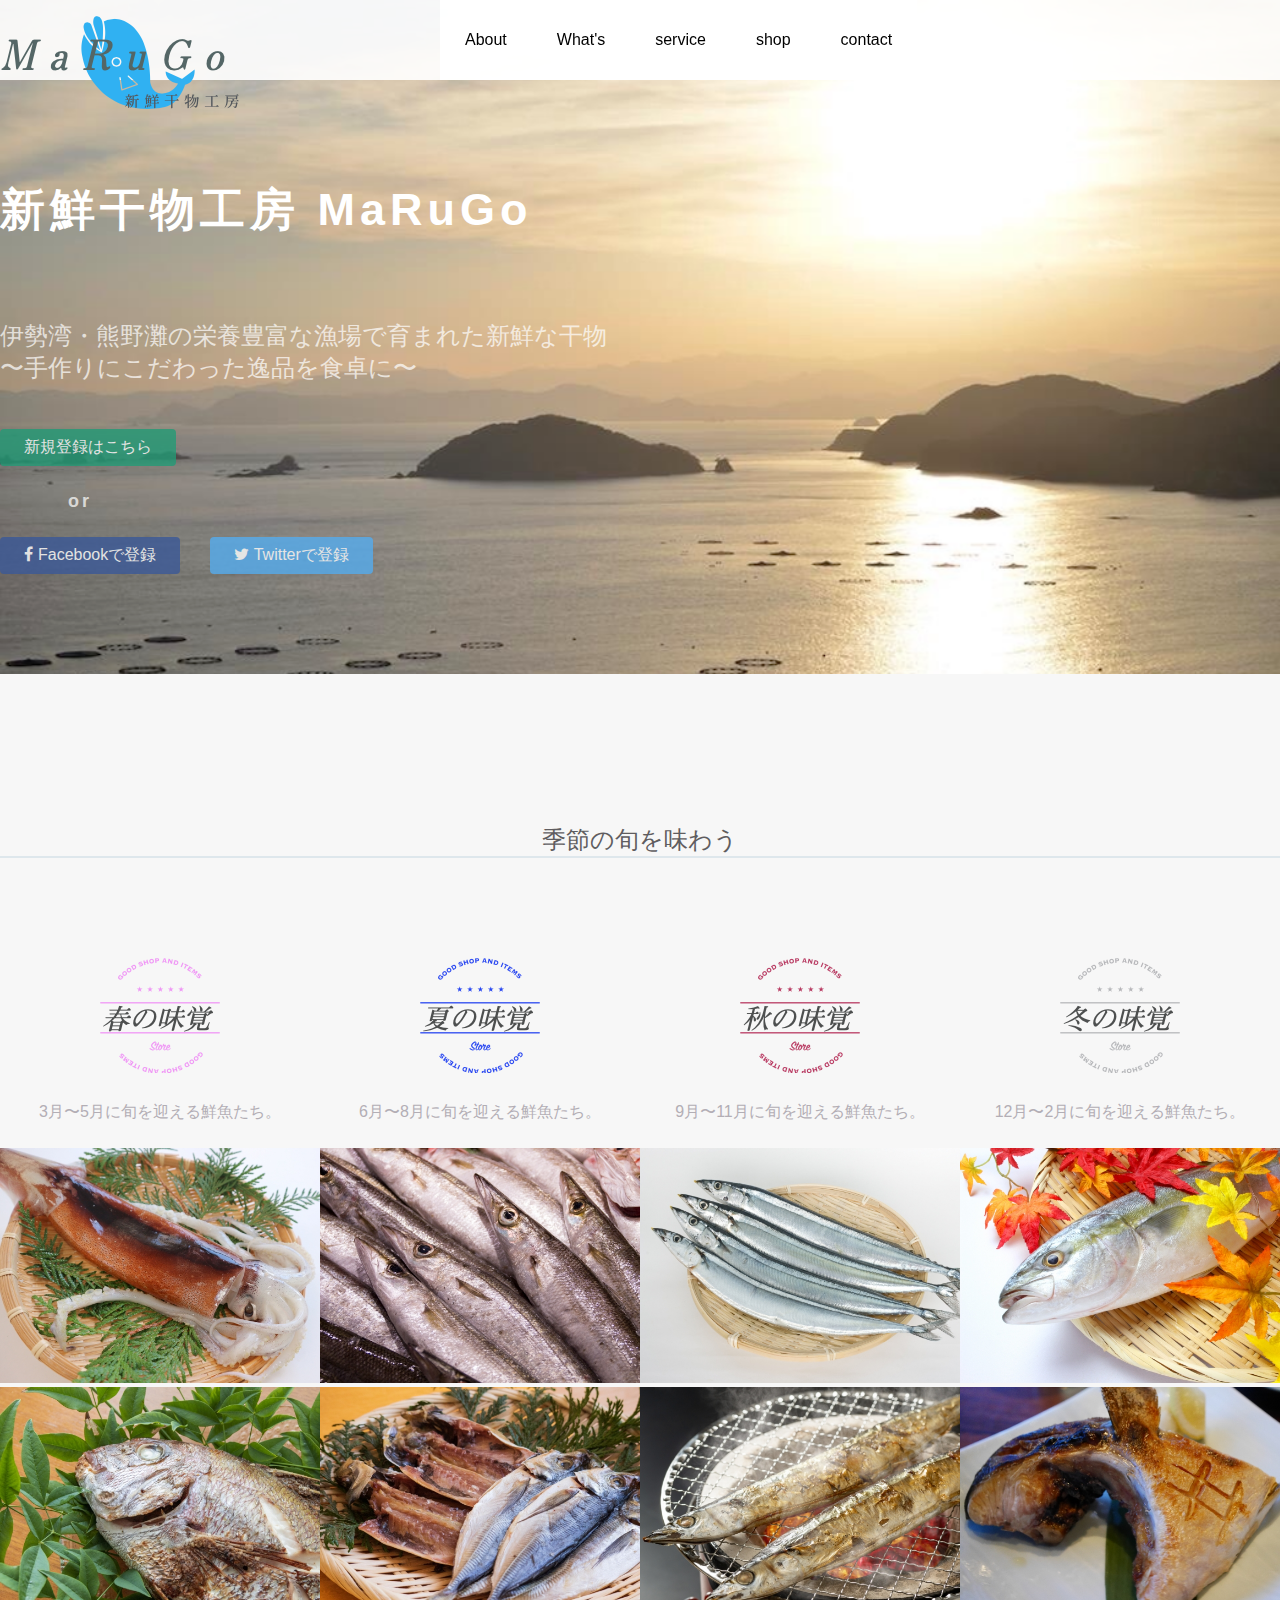
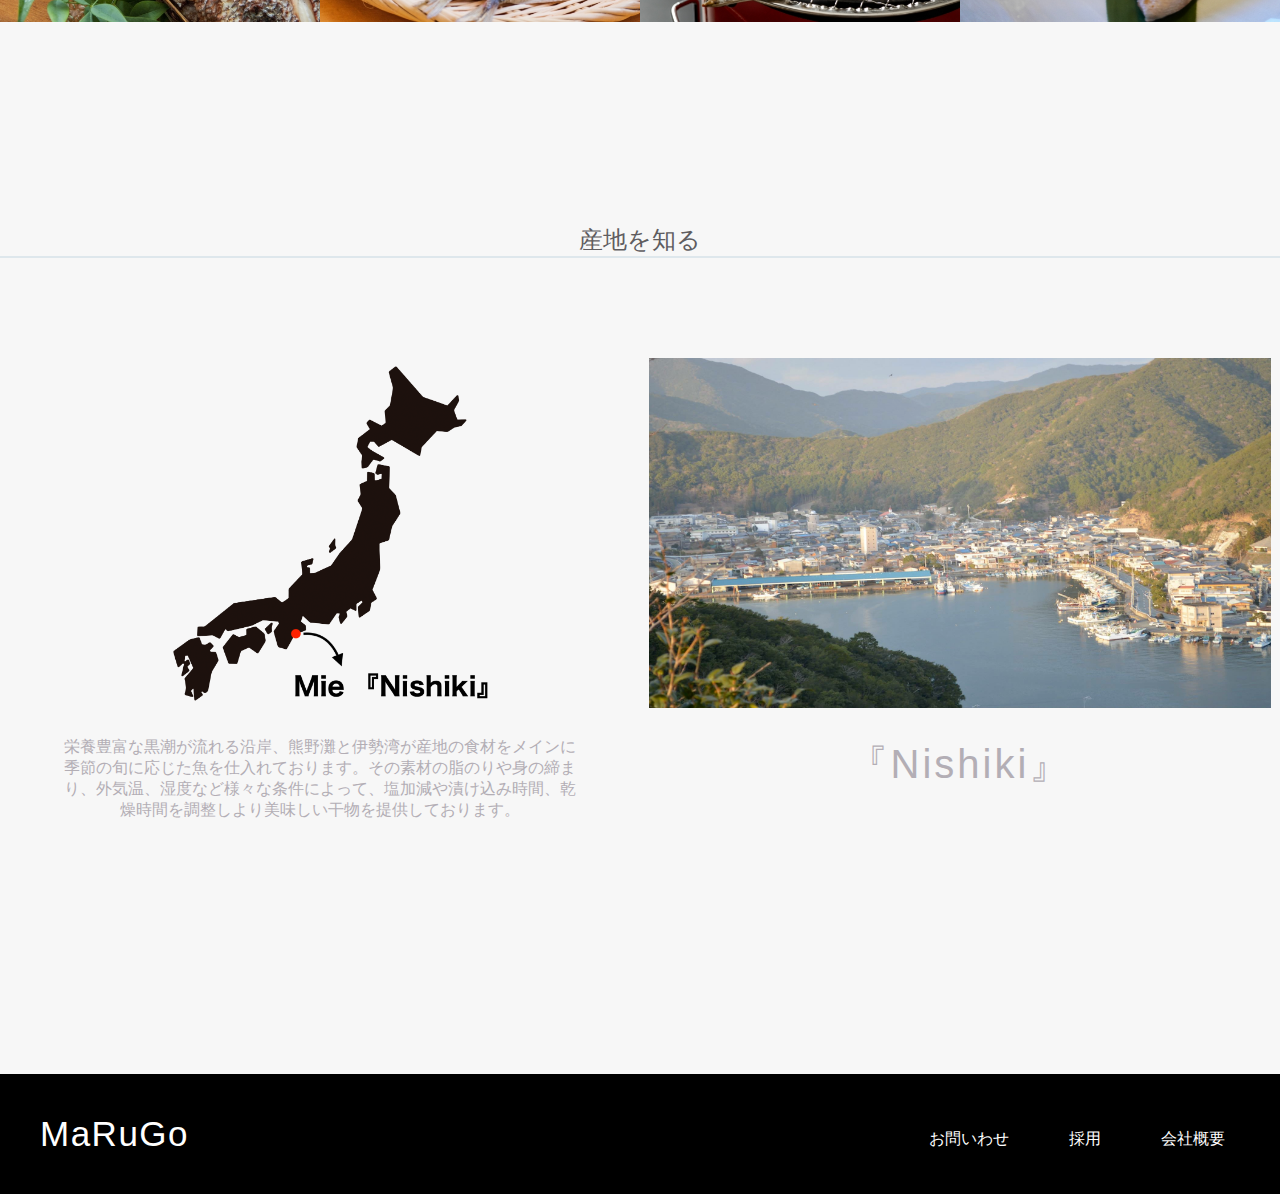
==== commit c9eb5dd2: "Update index.html" ====
--- a/index.html
+++ b/index.html
@@ -136,7 +136,7 @@
     </div>
 
     <div class="footer">
-      <div class="footer-logo">MaRuGO</div>
+      <div class="footer-logo">MaRuGo</div>
       <div class="footer-list">
         <ul>
           <li href="#" class="company">会社概要</li>
--- a/stylesheet.css
+++ b/stylesheet.css
@@ -194,7 +194,8 @@
 }
 
 .area p {
-  font-size: 35px;
+  font-size: 40px;
+  letter-spacing: 3px;
 }
 
 .footer {
